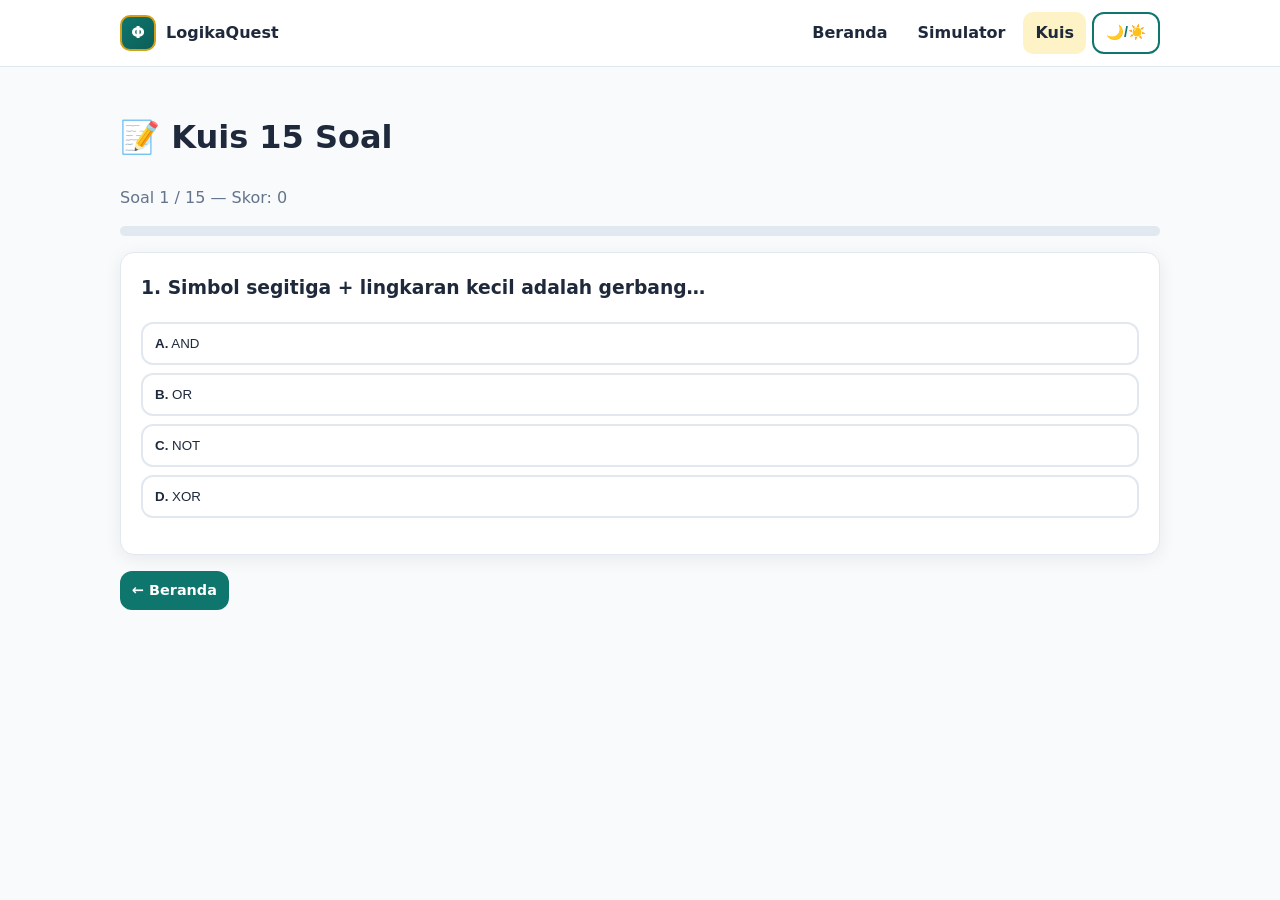
==== kuis.html @ abc8b7de "Media pembelajaran gerbang logika v1 (HTML+CSS+JS, simulator, kuis)" ====
<!DOCTYPE html>
<html lang="id"><head><meta charset="UTF-8"><meta name="viewport" content="width=device-width,initial-scale=1">
<title>Kuis — Gerbang Logika</title><link rel="stylesheet" href="css/style.css"></head>
<body>
<header class="top"><nav class="nav">
<a class="brand" href="index.html"><span class="brand-badge">Φ</span><span>LogikaQuest</span></a>
<div class="nav-links"><a href="index.html">Beranda</a><a href="simulator.html">Simulator</a><a href="kuis.html">Kuis</a>
<button class="btn small ghost" onclick="toggleTheme()">🌙/☀️</button></div></nav></header>
<main>
<h1>📝 Kuis 15 Soal</h1>
<p class="muted" id="progres">Memuat…</p>
<div class="progress"><div id="bar"></div></div>
<div id="soalArea" class="card" style="margin-top:16px"></div>
<div id="hasil" style="margin-top:16px"></div>
<p><button class="btn small ghost" id="btnUlang" style="display:none" onclick="mulaiKuis()">🔄 Ulangi</button>
<a class="btn small" href="index.html">← Beranda</a></p>
</main>
<script src="js/main.js"></script><script src="js/quiz.js"></script>
</body></html>
---- css/style.css ----
:root{
  --teal:#0f766e; --teal-dark:#0b5e58; --gold:#d4a017; --gold-light:#fef3c7;
  --bg:#f8fafc; --card:#ffffff; --text:#1e293b; --muted:#64748b;
  --border:#e2e8f0; --led-off:#334155; --led-on:#22c55e;
  --radius:14px; --shadow:0 4px 18px rgba(0,0,0,.07);
}
[data-theme="dark"]{
  --bg:#0f172a; --card:#1e293b; --text:#f1f5f9; --muted:#94a3b8;
  --border:#334155; --gold-light:#422006; --shadow:0 4px 18px rgba(0,0,0,.4);
}
*{box-sizing:border-box}
body{margin:0;font-family:'Segoe UI',system-ui,Arial,sans-serif;background:var(--bg);color:var(--text);line-height:1.6}
a{color:var(--teal)}
[data-theme="dark"] a{color:#5eead4}
header.top{position:sticky;top:0;z-index:10;background:var(--card);border-bottom:1px solid var(--border)}
.nav{max-width:1080px;margin:auto;display:flex;align-items:center;gap:16px;padding:12px 20px}
.brand{display:flex;align-items:center;gap:10px;font-weight:800;text-decoration:none;color:var(--text)}
.brand-badge{width:36px;height:36px;border-radius:10px;background:linear-gradient(135deg,var(--teal),var(--teal-dark));color:#fff;display:grid;place-items:center;font-weight:900;border:2px solid var(--gold)}
.nav-links{margin-left:auto;display:flex;gap:6px;flex-wrap:wrap}
.nav-links a{text-decoration:none;padding:8px 12px;border-radius:10px;color:var(--text);font-weight:600}
.nav-links a:hover,.nav-links a.active{background:var(--gold-light);color:var(--text)}
.btn{display:inline-block;border:0;cursor:pointer;text-decoration:none;font-weight:700;padding:12px 18px;border-radius:12px;background:var(--teal);color:#fff}
.btn:hover{background:var(--teal-dark)}
.btn.gold{background:var(--gold);color:#1e1e1e}
.btn.ghost{background:transparent;border:2px solid var(--teal);color:var(--teal)}
[data-theme="dark"] .btn.ghost{color:#5eead4;border-color:#5eead4}
.btn.small{padding:8px 12px;font-size:.9rem}
main{max-width:1080px;margin:auto;padding:24px 20px 60px}
.hero{display:grid;grid-template-columns:1.2fr .8fr;gap:24px;align-items:center;background:var(--card);border:1px solid var(--border);border-radius:20px;padding:32px;box-shadow:var(--shadow)}
.hero h1{margin:.2em 0;font-size:2rem;line-height:1.2}
.tag{display:inline-block;background:var(--gold-light);border:1px solid var(--gold);padding:4px 12px;border-radius:999px;font-size:.85rem;font-weight:700}
.hero-art{background:linear-gradient(135deg,var(--teal) 0%,#134e4a 60%,#422006 100%);border-radius:16px;color:#fff;padding:24px;min-height:220px;display:flex;flex-direction:column;justify-content:center;gap:12px}
.chip-row{display:flex;gap:8px;flex-wrap:wrap}
.chip{background:rgba(255,255,255,.15);border:1px solid rgba(255,255,255,.4);padding:6px 12px;border-radius:999px;font-family:monospace}
.grid{display:grid;gap:16px}
.grid.cols3{grid-template-columns:repeat(3,1fr)}
.grid.cols2{grid-template-columns:repeat(2,1fr)}
.card{background:var(--card);border:1px solid var(--border);border-radius:var(--radius);padding:20px;box-shadow:var(--shadow)}
.card h3{margin-top:0}
.muted{color:var(--muted)}
table.truth{width:100%;border-collapse:collapse;margin:12px 0;font-variant-numeric:tabular-nums}
table.truth th,table.truth td{border:1px solid var(--border);padding:8px 10px;text-align:center}
table.truth th{background:var(--teal);color:#fff}
table.truth tr.active td{background:var(--gold-light);font-weight:800}
.gate-sim{border:2px solid var(--border);border-radius:16px;padding:18px;background:var(--card)}
.gate-sim h3{margin:0 0 4px}
.eq{font-family:monospace;background:var(--bg);border:1px dashed var(--border);padding:8px 12px;border-radius:10px;display:inline-block;margin:8px 0}
.controls{display:flex;gap:16px;align-items:center;flex-wrap:wrap;margin:12px 0}
.toggle{min-width:64px;padding:10px 14px;border-radius:12px;border:2px solid var(--border);background:var(--bg);font-weight:900;font-size:1.1rem;cursor:pointer}
.toggle.on{background:var(--teal);border-color:var(--teal);color:#fff}
.lamp{display:flex;align-items:center;gap:10px;font-weight:800}
.led{width:34px;height:34px;border-radius:50%;background:var(--led-off);border:3px solid #0f172a;box-shadow:inset 0 0 8px rgba(0,0,0,.5);transition:.2s}
.led.on{background:var(--led-on);box-shadow:0 0 18px var(--led-on);border-color:#14532d}
.symbol{font-family:monospace;font-size:1rem;background:var(--bg);border:1px solid var(--border);border-radius:10px;padding:10px 14px;display:inline-block}
footer{border-top:1px solid var(--border);padding:20px;text-align:center;color:var(--muted)}
.quiz-opt{display:block;width:100%;text-align:left;margin:8px 0;padding:12px;border-radius:12px;border:2px solid var(--border);background:var(--card);cursor:pointer;color:var(--text)}
.quiz-opt.correct{border-color:#22c55e;background:#dcfce7;color:#14532d}
.quiz-opt.wrong{border-color:#ef4444;background:#fee2e2;color:#7f1d1d}
.progress{height:10px;background:var(--border);border-radius:999px;overflow:hidden}
.progress>div{height:100%;background:linear-gradient(90deg,var(--teal),var(--gold));width:0%}
.checklist li{margin:6px 0}
code,kbd{font-family:monospace;background:var(--bg);padding:2px 6px;border-radius:6px;border:1px solid var(--border)}
@media(max-width:800px){.hero{grid-template-columns:1fr}.grid.cols3,.grid.cols2{grid-template-columns:1fr}}
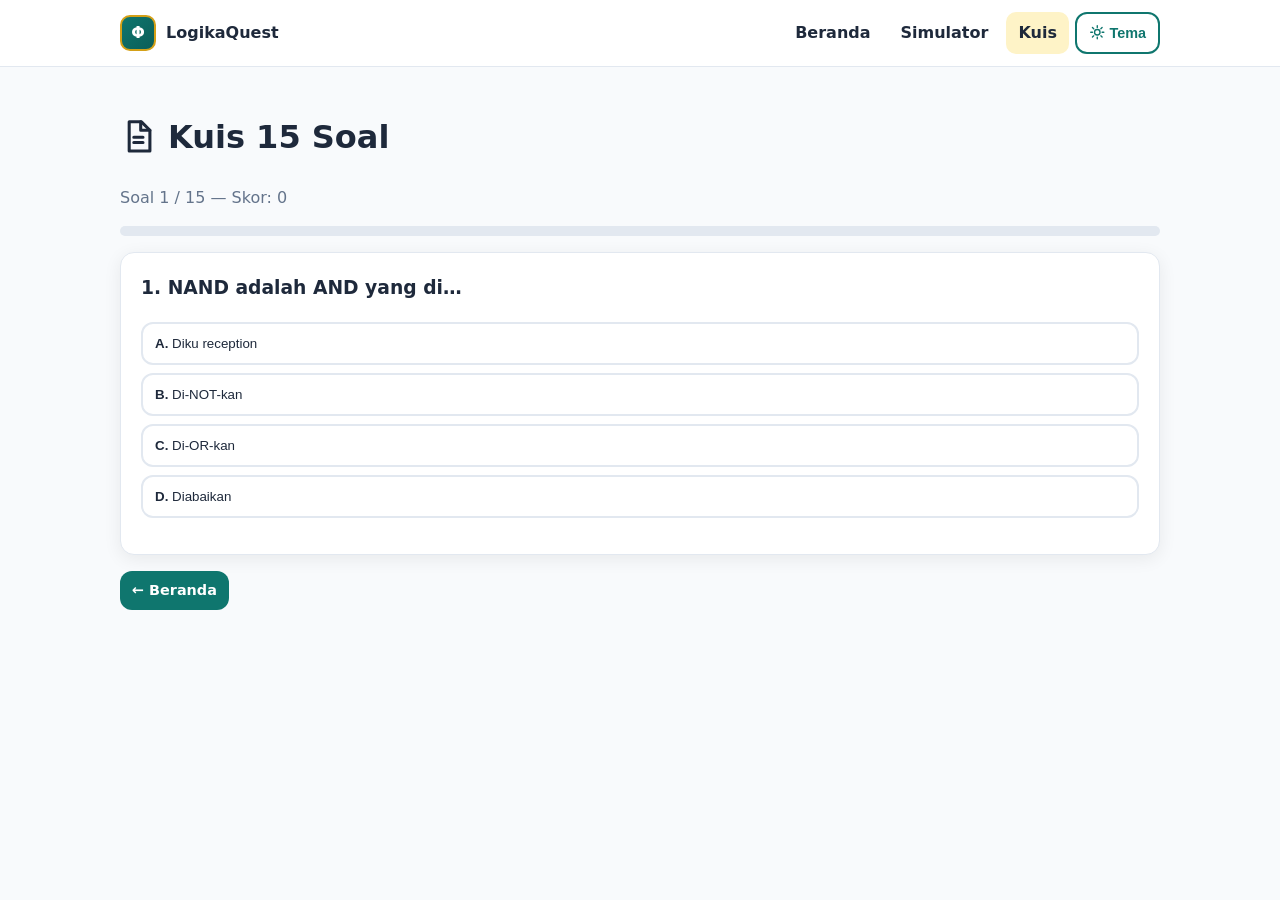
==== commit e6e28a89: "Ganti semua emoji dengan ikon SVG buatan sendiri" ====
--- a/kuis.html
+++ b/kuis.html
@@ -5,14 +5,14 @@
 <header class="top"><nav class="nav">
 <a class="brand" href="index.html"><span class="brand-badge">Φ</span><span>LogikaQuest</span></a>
 <div class="nav-links"><a href="index.html">Beranda</a><a href="simulator.html">Simulator</a><a href="kuis.html">Kuis</a>
-<button class="btn small ghost" onclick="toggleTheme()">🌙/☀️</button></div></nav></header>
+<button class="btn small ghost" onclick="toggleTheme()"><svg class="icon" viewBox="0 0 24 24" aria-hidden="true"><circle cx="12" cy="12" r="4"/><path d="M12 2.5v2.5M12 19v2.5M2.5 12H5M19 12h2.5M5 5l1.8 1.8M17.2 17.2 19 19M19 5l-1.8 1.8M6.8 17.2 5 19"/></svg> Tema</button></div></nav></header>
 <main>
-<h1>📝 Kuis 15 Soal</h1>
+<h1><svg class="icon" viewBox="0 0 24 24" aria-hidden="true"><path d="M6 2.5h8L19.5 8v13.5h-13.5z"/><path d="M13.5 2.5V8H19.5"/><path d="M9 12.5h6M9 16h6"/></svg> Kuis 15 Soal</h1>
 <p class="muted" id="progres">Memuat…</p>
 <div class="progress"><div id="bar"></div></div>
 <div id="soalArea" class="card" style="margin-top:16px"></div>
 <div id="hasil" style="margin-top:16px"></div>
-<p><button class="btn small ghost" id="btnUlang" style="display:none" onclick="mulaiKuis()">🔄 Ulangi</button>
+<p><button class="btn small ghost" id="btnUlang" style="display:none" onclick="mulaiKuis()"><svg class="icon" viewBox="0 0 24 24" aria-hidden="true"><path d="M20 12a8 8 0 1 1-2.4-5.7"/><path d="M20 3v4.5h-4.5"/></svg> Ulangi</button>
 <a class="btn small" href="index.html">← Beranda</a></p>
 </main>
 <script src="js/main.js"></script><script src="js/quiz.js"></script>
--- a/css/style.css
+++ b/css/style.css
@@ -58,6 +58,11 @@
 .quiz-opt.wrong{border-color:#ef4444;background:#fee2e2;color:#7f1d1d}
 .progress{height:10px;background:var(--border);border-radius:999px;overflow:hidden}
 .progress>div{height:100%;background:linear-gradient(90deg,var(--teal),var(--gold));width:0%}
+.icon{width:1.15em;height:1.15em;vertical-align:-0.22em;stroke:currentColor;fill:none;stroke-width:2;stroke-linecap:round;stroke-linejoin:round;flex:none}
+h3 .icon{color:var(--teal)}
+[data-theme="dark"] h3 .icon{color:#5eead4}
+.btn .icon{vertical-align:-0.2em}
+.done-badge .icon{color:var(--teal)}
 .checklist li{margin:6px 0}
 code,kbd{font-family:monospace;background:var(--bg);padding:2px 6px;border-radius:6px;border:1px solid var(--border)}
 @media(max-width:800px){.hero{grid-template-columns:1fr}.grid.cols3,.grid.cols2{grid-template-columns:1fr}}
